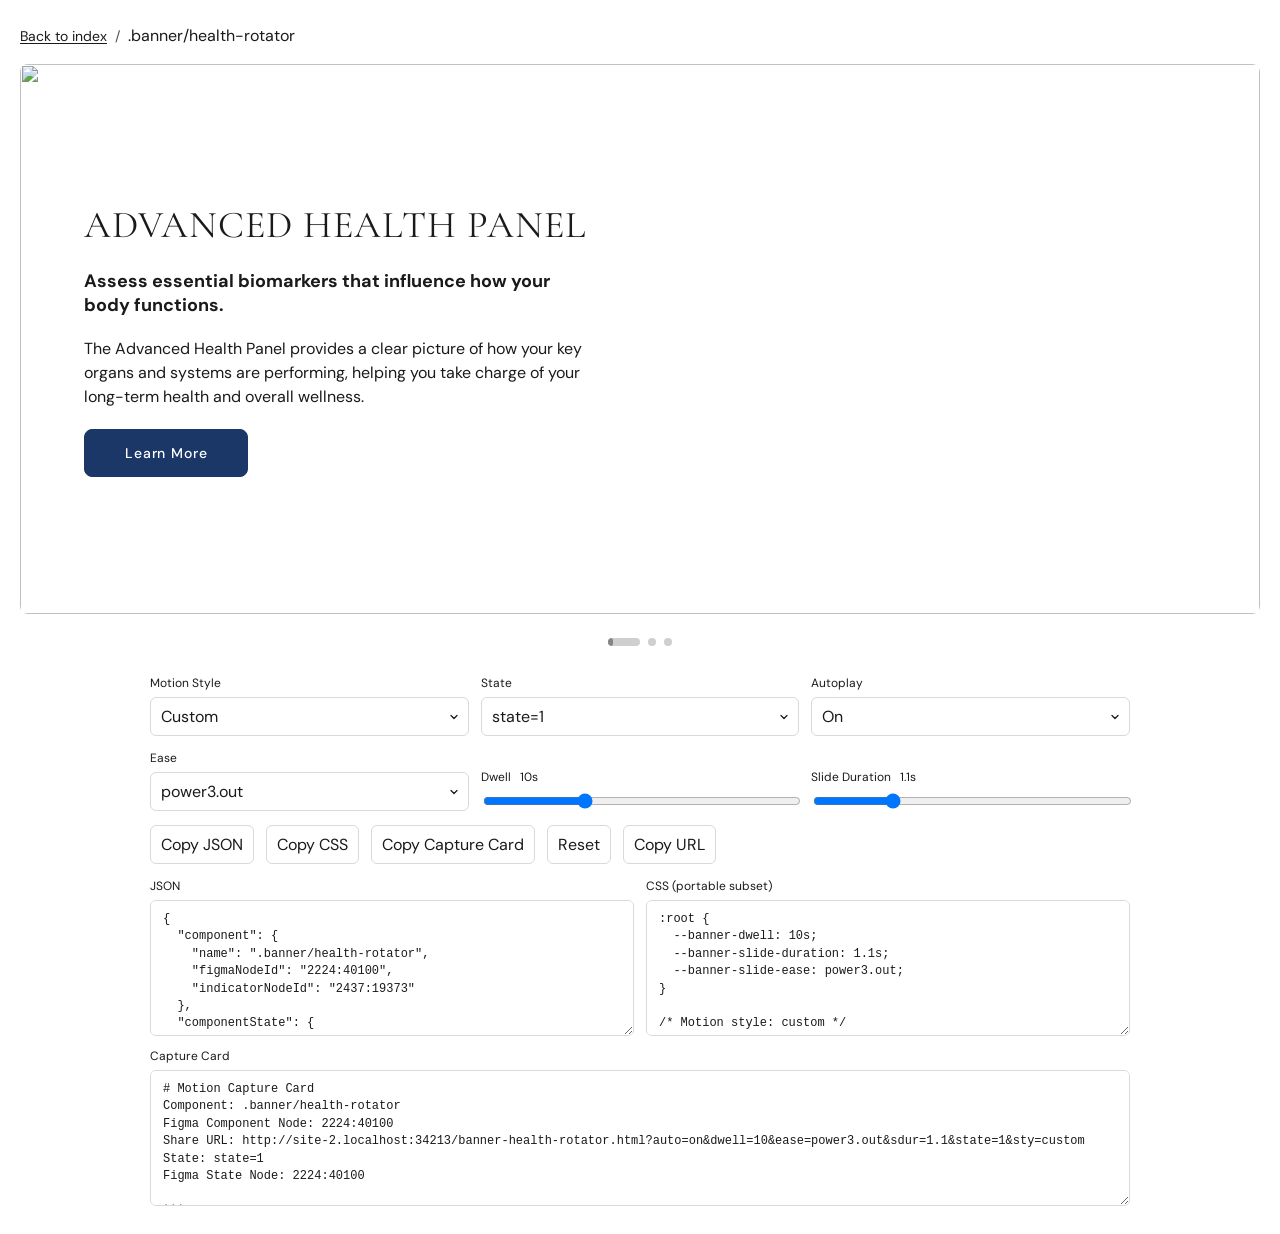
==== banner-health-rotator.html @ b749db89 "Add health rotator banner lab with looping segment indicators" ====
<!doctype html>
<html lang="en">
  <head>
    <meta charset="utf-8" />
    <meta name="viewport" content="width=device-width, initial-scale=1" />
    <title>Motion Lab - .banner/health-rotator</title>
    <link rel="preconnect" href="https://fonts.googleapis.com" />
    <link rel="preconnect" href="https://fonts.gstatic.com" crossorigin />
    <link
      href="https://fonts.googleapis.com/css2?family=DM+Sans:wght@400;500;700&family=Cormorant+Garamond:wght@400&display=swap"
      rel="stylesheet"
    />
    <link rel="stylesheet" href="./styles.css" />
  </head>
  <body>
    <main class="lab">
      <header class="lab-header">
        <a class="lab-header__link" href="./index.html">Back to index</a>
        <span class="lab-header__sep" aria-hidden="true">/</span>
        <p class="lab-header__name">.banner/health-rotator</p>
      </header>

      <section class="preview-pane" aria-label="Component preview">
        <div class="preview-frame">
          <section class="banner-health-rotator" data-component="banner-health-rotator">
            <div class="banner-health-rotator__shell" id="healthBannerShell"></div>
            <ul class="banner-health-rotator__indicators" id="healthBannerIndicators"></ul>
          </section>
        </div>
      </section>

      <section class="controls" aria-label="Motion controls">
        <div class="controls__row">
          <label class="field">
            <span>Motion Style</span>
            <select id="motionStyle">
              <option value="custom">Custom</option>
              <option value="subtle">Subtle</option>
              <option value="balanced">Balanced</option>
              <option value="dramatic">Dramatic + Graceful</option>
            </select>
          </label>
          <label class="field">
            <span>State</span>
            <select id="activeState"></select>
          </label>
          <label class="field">
            <span>Autoplay</span>
            <select id="autoplay">
              <option value="on">On</option>
              <option value="off">Off</option>
            </select>
          </label>
        </div>

        <div class="controls__row">
          <label class="field">
            <span>Ease</span>
            <select id="easeName">
              <option value="power3.out">power3.out</option>
              <option value="power2.out">power2.out</option>
              <option value="power4.out">power4.out</option>
              <option value="sine.out">sine.out</option>
              <option value="expo.out">expo.out</option>
            </select>
          </label>
          <label class="field field--range">
            <span>Dwell <output id="dwellOut">10s</output></span>
            <input id="dwell" type="range" min="1" max="30" step="0.5" value="10" />
          </label>
          <label class="field field--range">
            <span>Slide Duration <output id="slideDurationOut">1.1s</output></span>
            <input id="slideDuration" type="range" min="0.2" max="4" step="0.05" value="1.1" />
          </label>
        </div>

        <div class="controls__row controls__row--actions">
          <button type="button" id="copyJson">Copy JSON</button>
          <button type="button" id="copyCss">Copy CSS</button>
          <button type="button" id="copyCapture">Copy Capture Card</button>
          <button type="button" id="resetSettings">Reset</button>
          <button type="button" id="copyUrl">Copy URL</button>
        </div>

        <div class="exports">
          <label class="field field--code">
            <span>JSON</span>
            <textarea id="jsonExport" readonly></textarea>
          </label>
          <label class="field field--code">
            <span>CSS (portable subset)</span>
            <textarea id="cssExport" readonly></textarea>
          </label>
          <label class="field field--code field--code-full">
            <span>Capture Card</span>
            <textarea id="captureExport" readonly></textarea>
          </label>
        </div>
      </section>
    </main>

    <script src="https://cdn.jsdelivr.net/npm/gsap@3.12.5/dist/gsap.min.js"></script>
    <script type="module" src="./app.js"></script>
  </body>
</html>
---- styles.css ----
:root {
  --text-body: #1a1a1a;
  --pill-border: #cfcfcf;
  --white: #ffffff;
  --space-8: 0.5rem;
  --space-16: 1rem;
  --space-32: 2rem;
  --stack-width: 61.25rem;
  --stack-col-width: 29.625rem;
  --stack-content-width: 24rem;
  --row-line-left: 2rem;
  --row-line-width: 22rem;
  --row-line-thickness: 0.0625rem;
  --row-line-offscreen: 37.5rem;
  --figure-radius: 0.5rem;
  --preview-inline: 1.25rem;
}

*,
*::before,
*::after {
  box-sizing: border-box;
}

html,
body {
  margin: 0;
  padding: 0;
}

body {
  color: var(--text-body);
  font-family: "DM Sans", sans-serif;
  background: #fff;
}

.index {
  max-width: 61.25rem;
  margin: 0 auto;
  padding: 1.5rem 1.25rem 1.75rem;
}

.index__header {
  margin-bottom: 1.125rem;
}

.index__title {
  margin: 0;
  font-size: 1.75rem;
  line-height: 2.25rem;
  font-weight: 700;
}

.index__subtitle {
  margin: 0.25rem 0 0;
  font-size: 1rem;
  line-height: 1.5rem;
}

.index__list {
  display: grid;
  gap: 0.625rem;
}

.index-card {
  display: grid;
  gap: 0.125rem;
  text-decoration: none;
  color: inherit;
  border: 0.0625rem solid #e2e2e2;
  border-radius: 0.5rem;
  padding: 0.75rem 0.875rem;
}

.index-card__name {
  font-size: 1rem;
  line-height: 1.5rem;
  font-weight: 700;
}

.index-card__meta {
  font-size: 0.8125rem;
  line-height: 1.125rem;
  opacity: 0.8;
}

.lab {
  padding: 1.5rem var(--preview-inline) 1.75rem;
}

.lab-header {
  margin: 0 auto 1rem;
  display: flex;
  align-items: center;
  justify-content: flex-start;
  gap: 0.5rem;
}

.lab-header__name {
  margin: 0;
  font-size: 1rem;
  line-height: 1.5rem;
}

.lab-header__link {
  font-size: 0.875rem;
  line-height: 1.25rem;
  color: inherit;
  text-decoration: underline;
  text-underline-offset: 0.125rem;
}

.lab-header__sep {
  font-size: 0.875rem;
  line-height: 1.25rem;
  opacity: 0.75;
}

.preview-pane {
  margin: 0 0 1.5rem;
}

.preview-frame {
  width: 100%;
  overflow: visible;
}

.stack-promo {
  width: var(--stack-width);
  max-width: var(--stack-width);
  margin: 0 auto;
  overflow: hidden;
}

.stack-promo__columns {
  display: grid;
  grid-template-columns: var(--stack-col-width) var(--stack-col-width);
  gap: var(--space-32);
  align-items: center;
}

.stack-promo__section {
  position: relative;
  min-width: 0;
  width: var(--stack-col-width);
}

.stack-promo__list {
  margin: 0;
  padding: 0;
  list-style: none;
  position: relative;
  width: 100%;
  max-width: 100%;
}

.stack-row {
  position: relative;
  margin: 0;
}

.stack-row__button {
  width: 100%;
  border: 0;
  background: transparent;
  color: inherit;
  font: inherit;
  text-align: left;
  padding: var(--space-16) 0;
  display: flex;
  gap: var(--space-8);
  align-items: center;
  cursor: pointer;
}

.stack-row__button:focus-visible {
  outline: 0.125rem solid #1a1a1a;
  outline-offset: 0.125rem;
}

.stack-row__num {
  width: 1.5rem;
  min-width: 1.5rem;
  align-self: stretch;
  display: flex;
  align-items: flex-start;
  font-size: 1.25rem;
  line-height: 1.875rem;
  font-weight: 400;
  letter-spacing: 0;
}

.stack-row__text {
  min-width: 0;
  flex: 1 1 auto;
  display: flex;
  flex-direction: column;
}

.stack-row__title {
  margin: 0;
  display: block;
  font-size: 1.25rem;
  line-height: 1.875rem;
  font-weight: 700;
  letter-spacing: 0;
}

.stack-row__copy {
  margin: 0;
  display: block;
  font-size: 1rem;
  line-height: 1.5rem;
  font-weight: 400;
  letter-spacing: 0;
}

.stack-row__line {
  position: absolute;
  left: var(--row-line-left);
  bottom: 0;
  width: var(--row-line-width);
  height: var(--row-line-thickness);
  background: var(--pill-border);
  pointer-events: none;
  transform: translate3d(calc(-1 * var(--row-line-offscreen)), 0, 0);
  transform-origin: left center;
  will-change: transform;
}

.stack-promo__figure {
  margin: 0;
  height: 26.25rem;
  border-radius: var(--figure-radius);
  overflow: clip;
  background: var(--white);
  position: relative;
}

.stack-promo__image-shell {
  position: absolute;
  inset: 0;
}

.stack-promo.is-free-fade .stack-promo__figure,
.stack-promo.is-free-fade .stack-promo__image-shell {
  overflow: visible;
}

.stack-promo__image-plane {
  position: absolute;
  inset: 0;
  opacity: 0;
  visibility: hidden;
  pointer-events: none;
}

.stack-promo__image-plane.is-active {
  opacity: 1;
  visibility: visible;
}

.stack-promo__image-stage {
  position: absolute;
  top: 0;
  left: 50%;
  width: 672px;
  height: 555.907px;
  transform: translateX(-50%);
}

.stack-promo__image {
  position: absolute;
  max-width: none;
}

.tabs-tests {
  width: 80rem;
  max-width: 80rem;
  margin: 0 auto;
  padding: 1rem 0;
  display: grid;
  grid-template-columns: 1fr 1fr;
  gap: 1rem;
  align-items: start;
}

.tabs-tests__tablist {
  min-width: 0;
  overflow: hidden;
  padding: 0.5rem;
  display: grid;
  gap: 1.25rem;
}

.tabs-tests__list {
  margin: 0;
  padding: 0;
  list-style: none;
  display: grid;
  gap: 1rem;
}

.tabs-tests__item {
  min-height: 2.5rem;
  display: flex;
  align-items: center;
}

.tabs-tests__tab {
  border: 0;
  background: transparent;
  color: #848484;
  text-align: left;
  font-family: "DM Sans", sans-serif;
  font-weight: 400;
  font-size: 1.75rem;
  line-height: 2.125rem;
  letter-spacing: 0;
  padding: 0;
  margin: 0;
  cursor: pointer;
}

.tabs-tests__tab.is-active {
  color: #1a3768;
  font-weight: 700;
  font-size: 2rem;
}

.tabs-tests__tab:focus-visible {
  outline: 0.125rem solid #1a1a1a;
  outline-offset: 0.1875rem;
}

.tabs-tests__list-cta-wrap {
  padding-top: 1.25rem;
}

.tabs-tests__list-cta {
  color: #1a3768;
  border-bottom: 0.1875rem solid #1a3768;
  text-decoration: none;
  display: inline-flex;
  align-items: center;
  justify-content: center;
  padding-bottom: 0.75rem;
  font-size: 0.875rem;
  line-height: 0.875rem;
  letter-spacing: 0.09rem;
  font-weight: 700;
  text-transform: none;
}

.tabs-tests__panel {
  min-width: 0;
  min-height: 32.875rem;
  overflow: hidden;
  display: grid;
  grid-template-columns: minmax(0, 1fr) 14.375rem;
  gap: 1rem;
}

.tabs-tests__hero {
  margin: 0;
  min-width: 0;
  min-height: 0;
  border-radius: 0.5rem;
  background: #f8f8f8;
  overflow: hidden;
  position: relative;
}

.tabs-tests__hero-shell {
  position: absolute;
  inset: 0;
  overflow: hidden;
}

.tabs-tests__side {
  min-width: 0;
  overflow: hidden;
  position: relative;
}

.tabs-tests__side-shell {
  position: relative;
  min-height: 32.875rem;
  overflow: hidden;
}

.tabs-tests.is-free-fade .tabs-tests__panel,
.tabs-tests.is-free-fade .tabs-tests__hero,
.tabs-tests.is-free-fade .tabs-tests__side,
.tabs-tests.is-free-fade .tabs-tests__hero-shell,
.tabs-tests.is-free-fade .tabs-tests__side-shell {
  overflow: visible;
}

.tabs-tests__plane {
  position: absolute;
  inset: 0;
  opacity: 0;
  visibility: hidden;
  pointer-events: none;
  will-change: transform, opacity;
}

.tabs-tests__plane.is-active {
  opacity: 1;
  visibility: visible;
  pointer-events: auto;
}

.tabs-tests__hero-image {
  width: 100%;
  height: 100%;
  object-fit: cover;
  display: block;
}

.tabs-tests__detail {
  display: grid;
  grid-template-rows: auto auto auto 1fr;
  gap: 0.5rem;
  align-content: start;
}

.tabs-tests__detail-thumb-wrap {
  position: relative;
  width: 14.375rem;
  height: 14.375rem;
  border-radius: 0.5rem;
  overflow: hidden;
  margin-bottom: 0.5rem;
}

.tabs-tests__detail-thumb {
  position: absolute;
  top: -4.67%;
  left: -28.21%;
  width: 134.91%;
  height: 116.97%;
  max-width: none;
  display: block;
}

.tabs-tests__detail-title {
  margin: 0;
  color: #1a1a1a;
  font-size: 1.25rem;
  line-height: 1.875rem;
  letter-spacing: 0;
  font-weight: 700;
}

.tabs-tests__detail-copy {
  margin: 0;
  color: #1a1a1a;
  font-size: 0.75rem;
  line-height: 1.125rem;
  letter-spacing: 0;
  font-weight: 400;
}

.tabs-tests__cta {
  justify-self: start;
  align-self: end;
  margin-top: 1rem;
  border: 0.0625rem solid #1a3768;
  background: #1a3768;
  color: #fff;
  border-radius: 0.5rem;
  padding: 1rem 2.5rem;
  min-height: 2.875rem;
  font-size: 0.875rem;
  line-height: 0.875rem;
  letter-spacing: 0.0525rem;
  font-weight: 500;
  font-family: "DM Sans", sans-serif;
}

.gallery-product {
  width: 100%;
  max-width: 100%;
  margin: 0 auto;
  padding-bottom: 3.125rem;
  display: flex;
  flex-direction: column;
  align-items: stretch;
}

.gallery-product__layout {
  display: grid;
  grid-template-columns: minmax(0, 1fr) 26.25rem;
  gap: 1rem;
  height: 43.75rem;
  padding-right: 5rem;
  align-items: center;
  background: #f8f7f5;
}

.gallery-product__left {
  display: flex;
  flex-direction: column;
  justify-content: flex-end;
  min-width: 0;
  min-height: 43.75rem;
  position: relative;
  overflow: visible;
}

.gallery-product__hero {
  margin: 0;
  height: 43.75rem;
  min-width: 0;
  min-height: 0;
  overflow: hidden;
  position: relative;
}

.gallery-product__image-shell {
  position: absolute;
  inset: 0;
  overflow: hidden;
}

.gallery-product.is-free-fade .gallery-product__left,
.gallery-product.is-free-fade .gallery-product__hero,
.gallery-product.is-free-fade .gallery-product__image-shell {
  overflow: visible;
}

.gallery-product__image-plane {
  position: absolute;
  inset: 0;
  opacity: 0;
  visibility: hidden;
  pointer-events: none;
  will-change: transform, opacity;
}

.gallery-product__image-plane.is-active {
  opacity: 1;
  visibility: visible;
}

.gallery-product__image-stage {
  position: absolute;
  top: 0;
  left: 50%;
  width: 1440px;
  height: 700px;
  transform: translateX(-50%);
}

.gallery-product__image {
  position: absolute;
  inset: 0;
  width: 100%;
  height: 100%;
  object-fit: cover;
  display: block;
}

.gallery-product__image--contain {
  object-fit: contain;
}

.gallery-product__thumbs {
  margin: -3.125rem 0 0;
  width: calc(100% - 32.25rem);
  max-width: calc(100% - 32.25rem);
  padding: 1rem;
  list-style: none;
  display: flex;
  align-items: center;
  justify-content: center;
  gap: 1rem;
  position: relative;
  z-index: 2;
  align-self: flex-start;
}

.gallery-product__thumb-item {
  flex: 0 0 auto;
}

.gallery-product__thumb {
  width: 6.25rem;
  height: 6.25rem;
  border: 0.0625rem solid #fff;
  border-radius: 0.25rem;
  overflow: hidden;
  background: transparent;
  cursor: pointer;
  padding: 0;
}

.gallery-product__thumb:focus-visible {
  outline: 0.125rem solid #1a1a1a;
  outline-offset: 0.125rem;
}

.gallery-product__thumb-image {
  width: 6.25rem;
  height: 6.25rem;
  object-fit: cover;
  display: block;
  opacity: 0.5;
  transition: opacity 160ms ease;
}

.gallery-product__thumb.is-active .gallery-product__thumb-image {
  opacity: 1;
}

.gallery-product__thumb:hover .gallery-product__thumb-image {
  opacity: 1;
}

.gallery-product__details {
  box-sizing: border-box;
  width: 100%;
  max-width: 26.25rem;
  padding-top: 5rem;
  align-self: center;
  display: flex;
  flex-direction: column;
  align-items: flex-start;
}

.gallery-product__title {
  margin: 0;
  color: #1a1a1a;
  text-transform: uppercase;
  letter-spacing: 0;
  font-family: "Artifex Hand CF", "Cormorant Garamond", Georgia, serif;
  font-size: 1.5rem;
  line-height: 1.875rem;
  font-weight: 400;
}

.gallery-product__subtitle {
  margin: 0;
  padding-top: 1.25rem;
  color: #1a1a1a;
  font-size: 1rem;
  line-height: 1.5rem;
  letter-spacing: 0;
  font-weight: 700;
}

.gallery-product__body {
  margin: 0;
  padding-top: 1.25rem;
  color: #1a1a1a;
  font-size: 1rem;
  line-height: 1.5rem;
  letter-spacing: 0;
  font-weight: 400;
  max-width: 26.25rem;
}

.gallery-product__price-wrap {
  padding-top: 1rem;
  width: 100%;
}

.gallery-product__price {
  margin: 0;
  color: #1a1a1a;
  font-size: 1rem;
  line-height: 1.5rem;
  letter-spacing: 0;
  font-weight: 400;
}

.gallery-product__cta-wrap {
  padding-top: 2.5rem;
  width: 100%;
}

.gallery-product__cta {
  justify-self: start;
  margin-top: 0;
  border: 0.0625rem solid #1a3768;
  background: #1a3768;
  color: #fff;
  border-radius: 0.5rem;
  padding: 1rem 2.5rem;
  min-height: 2.875rem;
  font-size: 0.875rem;
  line-height: 0.875rem;
  letter-spacing: 0.0525rem;
  font-weight: 500;
  font-family: "DM Sans", sans-serif;
}

.tabs-tests__cta,
.gallery-product__cta {
  transition: background-color 160ms ease, border-color 160ms ease;
}

.tabs-tests__cta:hover,
.gallery-product__cta:hover {
  background: #fff;
  border-color: #fff;
  color: #1a3768;
}

.tabs-tests__cta:focus-visible,
.gallery-product__cta:focus-visible {
  outline: 0.125rem solid #1a1a1a;
  outline-offset: 0.125rem;
}

.gallery-product__note {
  margin: 0;
  padding-top: 0.75rem;
  color: #1a1a1a;
  font-size: 0.75rem;
  line-height: 1.125rem;
  letter-spacing: 0;
  font-weight: 400;
  max-width: 26.25rem;
}

.banner-prescription {
  position: relative;
  width: 100%;
  max-width: 100%;
  min-height: 43.75rem;
  margin: 0 auto;
  padding: 7.5rem 0;
  overflow: hidden;
  display: flex;
  align-items: center;
  justify-content: center;
}

.banner-prescription__bg {
  position: absolute;
  top: -38.93%;
  left: 0.02%;
  width: 99.97%;
  height: 252%;
  max-width: none;
  object-fit: cover;
  pointer-events: none;
}

.banner-prescription__section {
  position: relative;
  width: 100%;
  display: flex;
  flex-direction: column;
  align-items: center;
}

.banner-prescription__title {
  margin: 0;
  max-width: 61.25rem;
  color: #fff;
  text-align: center;
  font-family: "Artifex Hand CF", "Cormorant Garamond", Georgia, serif;
  font-size: 2.375rem;
  font-style: normal;
  font-weight: 400;
  line-height: 3rem;
  letter-spacing: 0.125rem;
}

.banner-prescription__subtitle {
  margin: 0;
  padding-top: 0.375rem;
  max-width: 61.25rem;
  color: #fff;
  text-align: center;
  font-size: 1rem;
  font-style: normal;
  font-weight: 400;
  line-height: 1.5rem;
}

.banner-prescription__rows {
  width: 100%;
  padding: 2.5rem 0;
  display: grid;
  gap: 1rem;
}

.banner-prescription__row {
  width: 100%;
  overflow: hidden;
}

.banner-prescription__track {
  display: flex;
}

.banner-prescription__segment {
  margin: 0;
  padding: 0;
  list-style: none;
  display: flex;
  align-items: center;
  gap: 1rem;
  padding-right: 1rem;
}

.banner-prescription__pill {
  height: 2.8125rem;
  min-height: 2.8125rem;
  padding: 0.25rem 2.5rem;
  display: flex;
  align-items: center;
  justify-content: center;
  border: 0.0625rem solid #fff;
  border-radius: 1.875rem;
  white-space: nowrap;
  color: #fff;
  font-size: 1rem;
  font-style: normal;
  font-weight: 400;
  line-height: 1.5rem;
  text-transform: uppercase;
}

.banner-prescription__cta-wrap {
  width: 100%;
  padding-top: 2.5rem;
  display: flex;
  justify-content: center;
}

.banner-prescription__cta {
  margin: 0;
  border: 0.0625rem solid #1a3768;
  background: #1a3768;
  color: #fff;
  border-radius: 0.5rem;
  padding: 1rem 2.5rem;
  min-height: 2.875rem;
  font-size: 0.875rem;
  line-height: 0.875rem;
  letter-spacing: 0.0525rem;
  font-weight: 500;
  font-family: "DM Sans", sans-serif;
  cursor: pointer;
  transition: background-color 160ms ease, border-color 160ms ease;
}

.banner-prescription__cta:hover {
  background: #fff;
  border-color: #fff;
  color: #1a3768;
}

.banner-prescription__cta:focus-visible {
  outline: 0.125rem solid #1a1a1a;
  outline-offset: 0.125rem;
}

.banner-health-rotator {
  width: 100%;
  max-width: 100%;
  margin: 0 auto;
  display: flex;
  flex-direction: column;
  align-items: center;
}

.banner-health-rotator__shell {
  position: relative;
  width: 100%;
  max-width: 80rem;
  min-height: 34.375rem;
  border-radius: 0.5rem;
  overflow: hidden;
}

.banner-health {
  position: absolute;
  inset: 0;
  opacity: 0;
  visibility: hidden;
  pointer-events: none;
  will-change: transform;
}

.banner-health.is-active {
  opacity: 1;
  visibility: visible;
  pointer-events: auto;
}

.banner-health__bg {
  position: absolute;
  inset: 0;
  width: 100%;
  height: 100%;
  object-fit: cover;
  display: block;
  pointer-events: none;
}

.banner-health__section {
  position: relative;
  width: 100%;
  height: 100%;
  padding: 4rem;
  display: flex;
  align-items: center;
}

.banner-health__content {
  width: 100%;
  max-width: 42.5rem;
}

.banner-health__title {
  margin: 0;
  color: #1a1a1a;
  font-family: "Artifex Hand CF", "Cormorant Garamond", Georgia, serif;
  font-size: 2.375rem;
  font-weight: 400;
  line-height: 3rem;
  letter-spacing: 0.0625rem;
  text-transform: uppercase;
}

.banner-health__subtitle {
  margin: 0;
  padding-top: 1.25rem;
  color: #1a1a1a;
  font-size: 1.125rem;
  line-height: 1.5rem;
  letter-spacing: 0;
  font-weight: 700;
  max-width: 31.25rem;
}

.banner-health__body {
  margin: 0;
  padding-top: 1.25rem;
  color: #1a1a1a;
  font-size: 1rem;
  line-height: 1.5rem;
  letter-spacing: 0;
  font-weight: 400;
  max-width: 31.25rem;
}

.banner-health__cta-wrap {
  padding-top: 1.25rem;
}

.banner-health__cta {
  margin: 0;
  border: 0.0625rem solid #1a3768;
  background: #1a3768;
  color: #fff;
  border-radius: 0.5rem;
  padding: 1rem 2.5rem;
  min-height: 2.875rem;
  font-size: 0.875rem;
  line-height: 0.875rem;
  letter-spacing: 0.0525rem;
  font-weight: 500;
  font-family: "DM Sans", sans-serif;
  cursor: pointer;
  transition: background-color 160ms ease, border-color 160ms ease;
}

.banner-health__cta:hover {
  background: #fff;
  border-color: #fff;
  color: #1a3768;
}

.banner-health__cta:focus-visible {
  outline: 0.125rem solid #1a1a1a;
  outline-offset: 0.125rem;
}

.banner-health-rotator__indicators {
  margin: 1rem 0 0;
  padding: 0;
  list-style: none;
  display: flex;
  align-items: center;
  justify-content: center;
  gap: 0.5rem;
}

.banner-health-rotator__indicator-item {
  flex: 0 0 auto;
}

.banner-health-rotator__indicator {
  --progress: 0%;
  width: 0.5rem;
  height: 0.5rem;
  border: 0;
  border-radius: 6.25rem;
  padding: 0;
  background: #cfcfcf;
  cursor: pointer;
  position: relative;
  overflow: hidden;
}

.banner-health-rotator__indicator.is-active {
  width: 2rem;
  border-radius: 0.5rem;
}

.banner-health-rotator__indicator.is-active::before {
  content: "";
  position: absolute;
  top: 0;
  left: 0;
  width: var(--progress);
  height: 100%;
  border-radius: inherit;
  background: #848484;
}

.banner-health-rotator__indicator:focus-visible {
  outline: 0.125rem solid #1a1a1a;
  outline-offset: 0.125rem;
}

.controls {
  display: grid;
  gap: 0.875rem;
  max-width: 61.25rem;
  margin: 0 auto;
}

.controls__row {
  display: grid;
  gap: 0.75rem;
  grid-template-columns: repeat(3, minmax(0, 1fr));
  align-items: end;
}

.controls__row--actions {
  grid-template-columns: repeat(5, max-content);
  align-items: center;
}

.field {
  display: grid;
  gap: 0.375rem;
  min-width: 0;
}

.field > span {
  font-size: 0.75rem;
  line-height: 1rem;
}

.field output {
  margin-left: 0.375rem;
  font-variant-numeric: tabular-nums;
}

.field select,
.field input,
.controls__row--actions button,
.field textarea {
  font: inherit;
  color: inherit;
}

.field select,
.field input[type="range"],
.field textarea {
  width: 100%;
}

.field select {
  appearance: none;
  -webkit-appearance: none;
  -moz-appearance: none;
  padding-right: 1.875rem;
  background-image: url("data:image/svg+xml,%3Csvg xmlns='http://www.w3.org/2000/svg' width='12' height='12' viewBox='0 0 12 12'%3E%3Cpath d='M3 4.5L6 7.5L9 4.5' stroke='%231A1A1A' stroke-width='1.25' fill='none' stroke-linecap='round' stroke-linejoin='round'/%3E%3C/svg%3E");
  background-repeat: no-repeat;
  background-position: right 0.5rem center;
  background-size: 0.75rem 0.75rem;
}

.field select,
.field textarea,
.field button,
.controls__row--actions button {
  border: 0.0625rem solid #d9d9d9;
  background-color: #fff;
  border-radius: 0.375rem;
}

.field select,
.field button,
.controls__row--actions button {
  padding: 0.5rem 0.625rem;
  min-height: 2.375rem;
}

.field button,
.controls__row--actions button {
  cursor: pointer;
}


.field textarea {
  resize: vertical;
  min-height: 8.5rem;
  padding: 0.625rem 0.75rem;
  font-family: ui-monospace, SFMono-Regular, Menlo, Consolas, monospace;
  font-size: 0.75rem;
  line-height: 1.45;
}

.exports {
  display: grid;
  gap: 0.75rem;
  grid-template-columns: 1fr 1fr;
}

.field--code {
  align-items: stretch;
}

.field--code-full {
  grid-column: 1 / -1;
}

.sr-only {
  position: absolute;
  width: 0.0625rem;
  height: 0.0625rem;
  padding: 0;
  margin: -0.0625rem;
  overflow: hidden;
  clip: rect(0, 0, 0, 0);
  white-space: nowrap;
  border: 0;
}

@media (max-width: 40rem) {
  .lab-header {
    margin-bottom: 0.875rem;
  }

  .controls__row {
    grid-template-columns: 1fr;
  }

  .controls__row--actions {
    grid-template-columns: repeat(2, minmax(0, max-content));
  }

  .exports {
    grid-template-columns: 1fr;
  }
}

@media (prefers-reduced-motion: reduce) {
  .stack-row__button,
  .stack-promo__image-plane,
  .stack-promo__indicator,
  .tabs-tests__plane,
  .gallery-product__image-plane,
  .banner-prescription__track {
    transition: none !important;
    animation: none !important;
  }
}
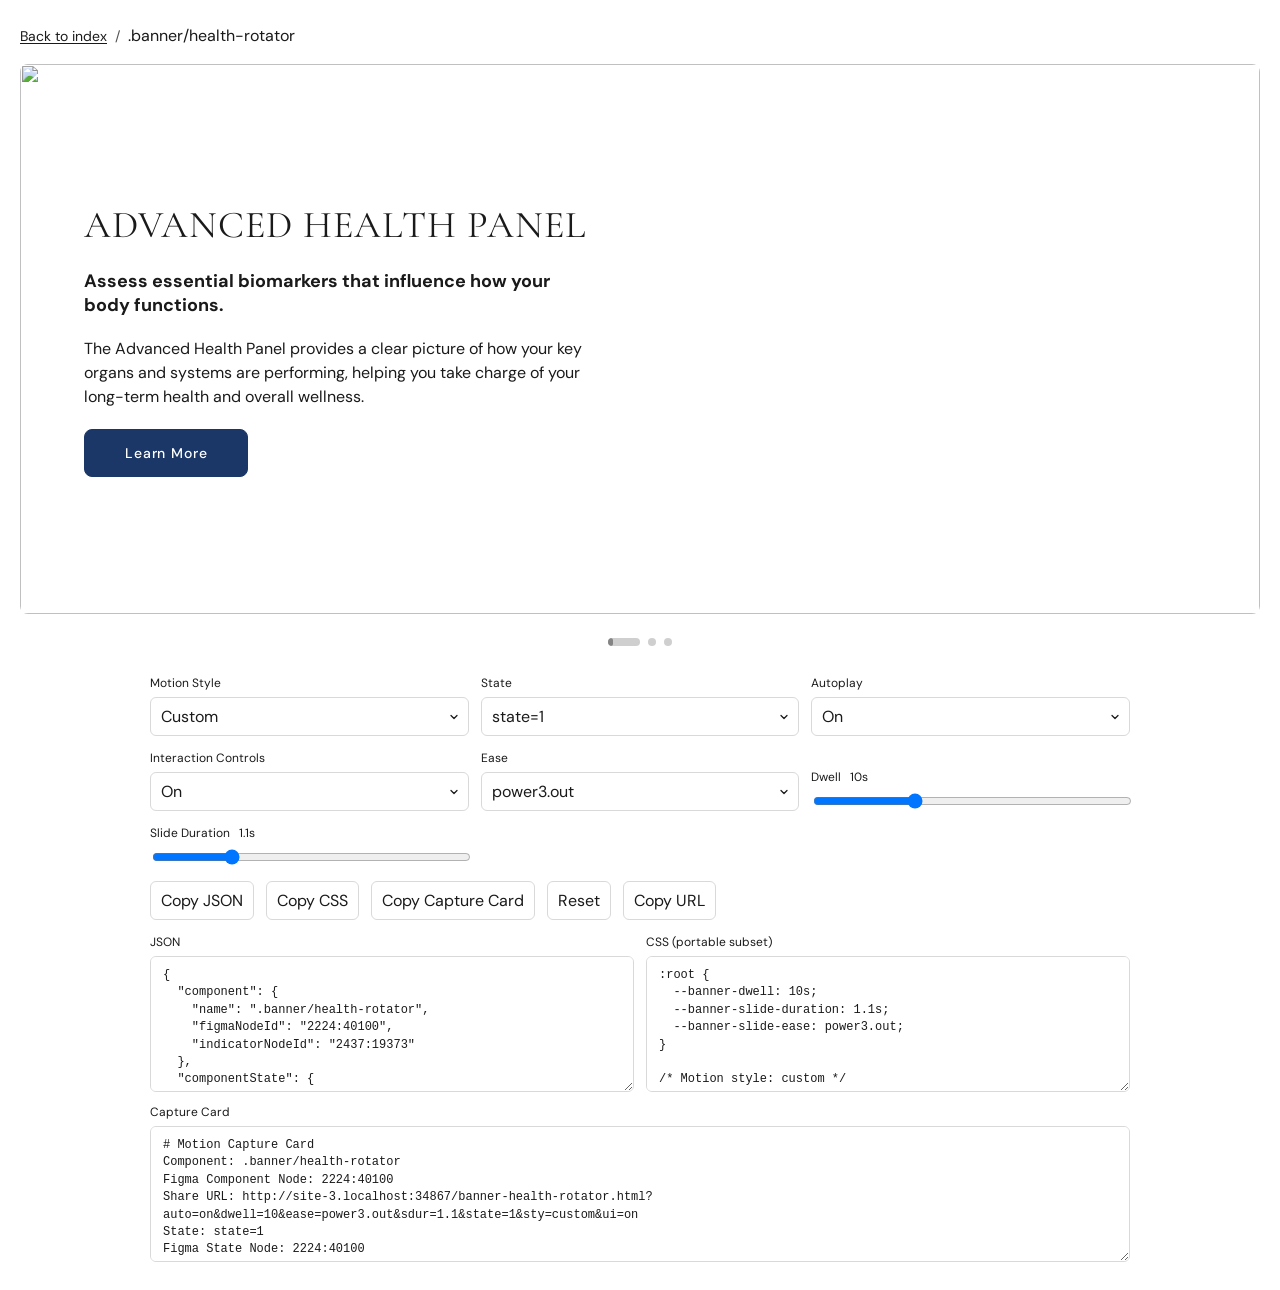
==== commit b0ec9670: "Refine rotator indicator motion and interaction toggle" ====
--- a/banner-health-rotator.html
+++ b/banner-health-rotator.html
@@ -55,6 +55,13 @@
 
         <div class="controls__row">
           <label class="field">
+            <span>Interaction Controls</span>
+            <select id="interactionControls">
+              <option value="on">On</option>
+              <option value="off">Off</option>
+            </select>
+          </label>
+          <label class="field">
             <span>Ease</span>
             <select id="easeName">
               <option value="power3.out">power3.out</option>
@@ -68,10 +75,15 @@
             <span>Dwell <output id="dwellOut">10s</output></span>
             <input id="dwell" type="range" min="1" max="30" step="0.5" value="10" />
           </label>
+        </div>
+
+        <div class="controls__row">
           <label class="field field--range">
             <span>Slide Duration <output id="slideDurationOut">1.1s</output></span>
             <input id="slideDuration" type="range" min="0.2" max="4" step="0.05" value="1.1" />
           </label>
+          <div class="field" aria-hidden="true"></div>
+          <div class="field" aria-hidden="true"></div>
         </div>
 
         <div class="controls__row controls__row--actions">
--- a/styles.css
+++ b/styles.css
@@ -1009,6 +1009,7 @@
   cursor: pointer;
   position: relative;
   overflow: hidden;
+  transition: width 320ms ease, border-radius 320ms ease, background-color 220ms ease;
 }
 
 .banner-health-rotator__indicator.is-active {
@@ -1030,6 +1031,10 @@
 .banner-health-rotator__indicator:focus-visible {
   outline: 0.125rem solid #1a1a1a;
   outline-offset: 0.125rem;
+}
+
+.banner-health-rotator.is-interaction-off .banner-health-rotator__indicator {
+  cursor: default;
 }
 
 .controls {
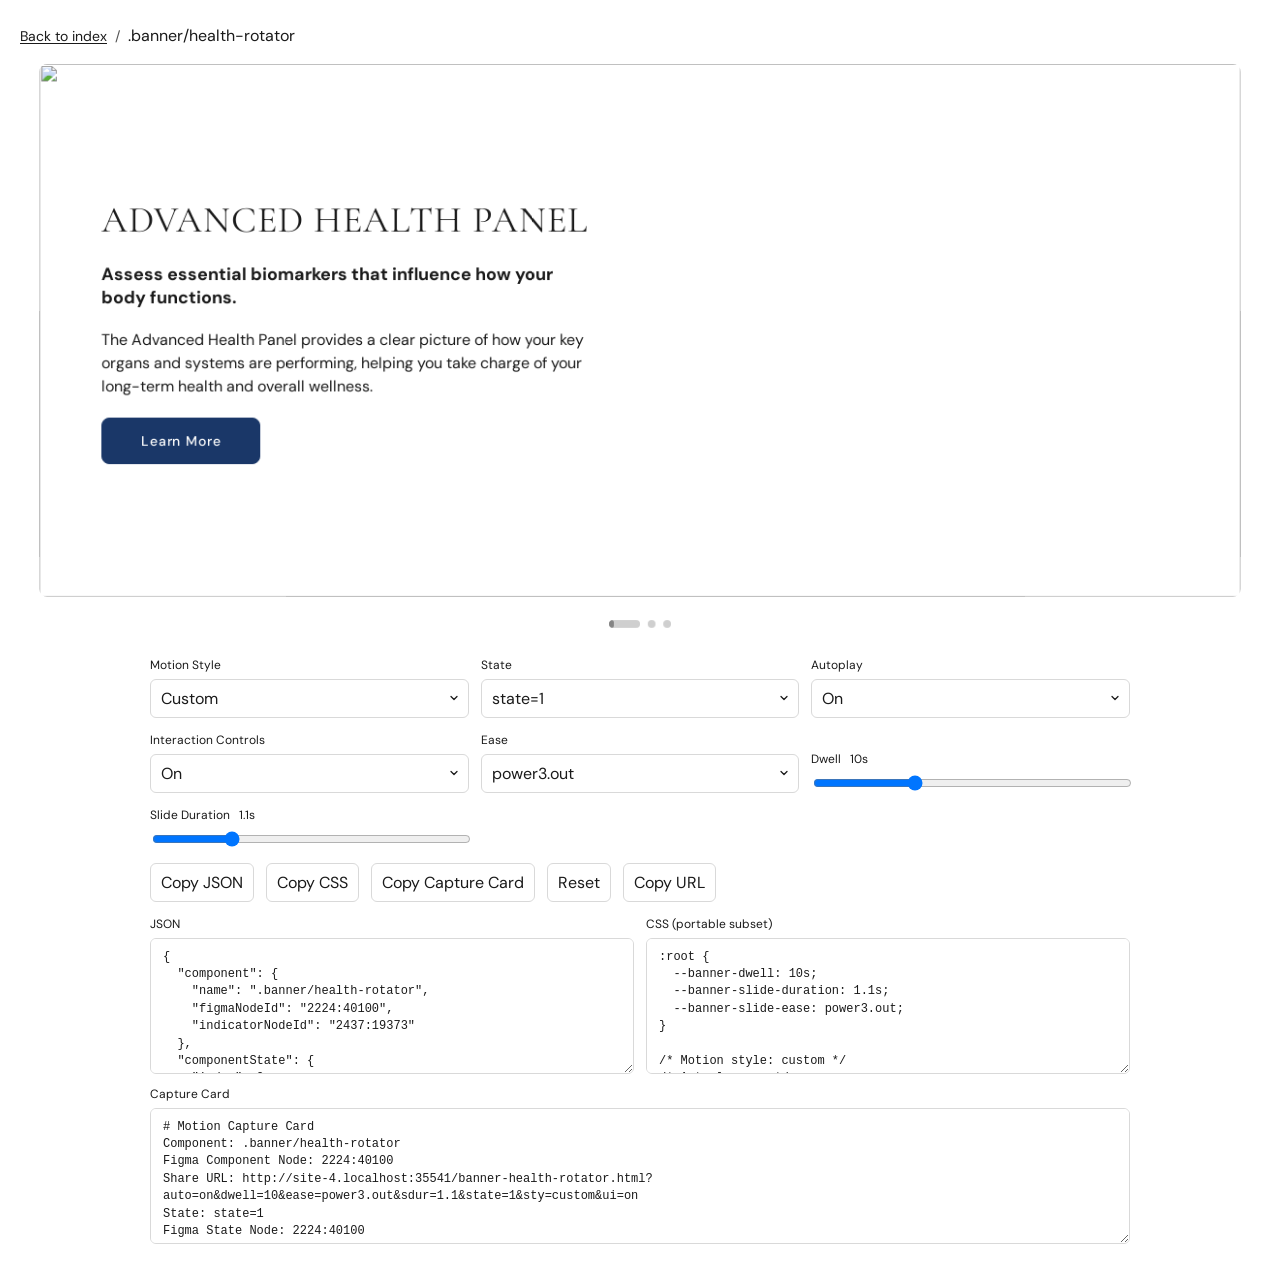
==== commit 7ce00f26: "Fixes and updates Fixed missing image issue; updated viewport settings to help the components fit th" ====
--- a/banner-health-rotator.html
+++ b/banner-health-rotator.html
@@ -21,7 +21,7 @@
       </header>
 
       <section class="preview-pane" aria-label="Component preview">
-        <div class="preview-frame">
+        <div class="preview-frame" data-preview-width="1280">
           <section class="banner-health-rotator" data-component="banner-health-rotator">
             <div class="banner-health-rotator__shell" id="healthBannerShell"></div>
             <ul class="banner-health-rotator__indicators" id="healthBannerIndicators"></ul>
--- a/styles.css
+++ b/styles.css
@@ -125,6 +125,18 @@
   overflow: visible;
 }
 
+.preview-fit {
+  width: 100%;
+  display: flex;
+  justify-content: center;
+  align-items: flex-start;
+}
+
+.preview-fit__scaler {
+  transform-origin: top center;
+  will-change: transform;
+}
+
 .stack-promo {
   width: var(--stack-width);
   max-width: var(--stack-width);
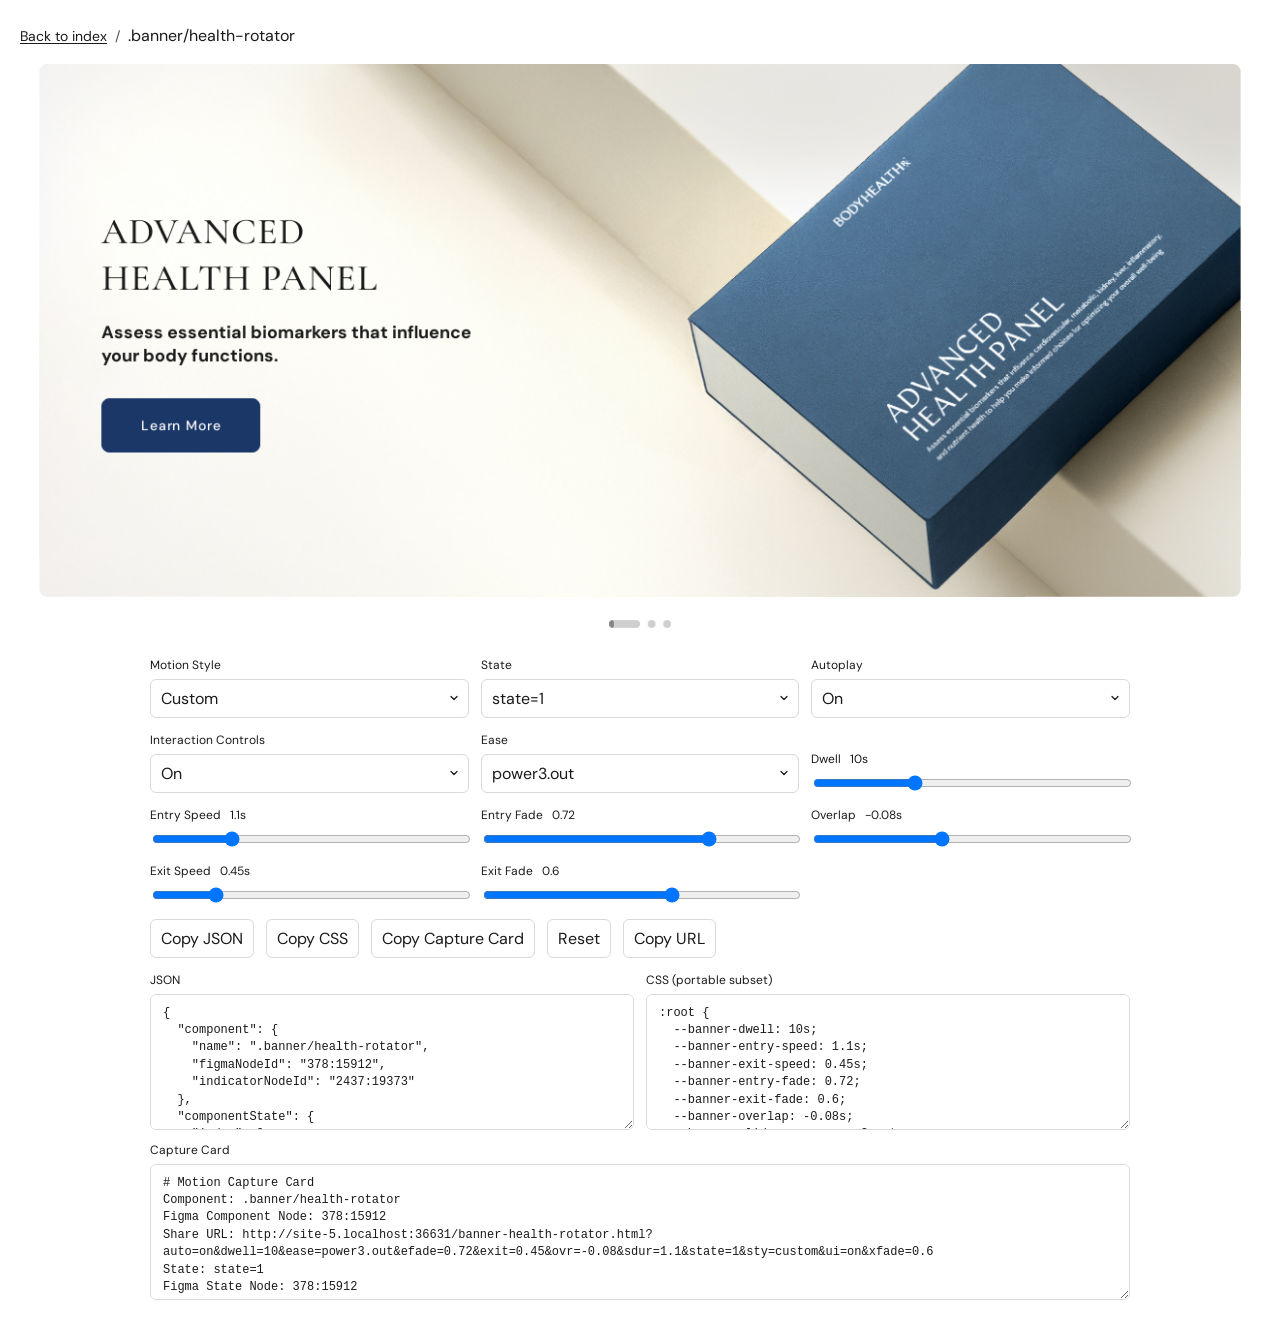
==== commit 83ac007e: "banner/health-rotator update Per review with Keith" ====
--- a/banner-health-rotator.html
+++ b/banner-health-rotator.html
@@ -79,10 +79,28 @@
 
         <div class="controls__row">
           <label class="field field--range">
-            <span>Slide Duration <output id="slideDurationOut">1.1s</output></span>
+            <span>Entry Speed <output id="slideDurationOut">1.1s</output></span>
             <input id="slideDuration" type="range" min="0.2" max="4" step="0.05" value="1.1" />
           </label>
-          <div class="field" aria-hidden="true"></div>
+          <label class="field field--range">
+            <span>Entry Fade <output id="entryFadeOut">0.72</output></span>
+            <input id="entryFade" type="range" min="0" max="1" step="0.01" value="0.72" />
+          </label>
+          <label class="field field--range">
+            <span>Overlap <output id="overlapOut">-0.08s</output></span>
+            <input id="overlap" type="range" min="-0.4" max="0.4" step="0.01" value="-0.08" />
+          </label>
+        </div>
+
+        <div class="controls__row">
+          <label class="field field--range">
+            <span>Exit Speed <output id="exitSpeedOut">0.45s</output></span>
+            <input id="exitSpeed" type="range" min="0.1" max="2" step="0.01" value="0.45" />
+          </label>
+          <label class="field field--range">
+            <span>Exit Fade <output id="exitFadeOut">0.6</output></span>
+            <input id="exitFade" type="range" min="0" max="1" step="0.01" value="0.6" />
+          </label>
           <div class="field" aria-hidden="true"></div>
         </div>
 
--- a/styles.css
+++ b/styles.css
@@ -9,7 +9,7 @@
   --stack-col-width: 29.625rem;
   --stack-content-width: 24rem;
   --row-line-left: 2rem;
-  --row-line-width: 22rem;
+  --row-line-width: 24.375rem;
   --row-line-thickness: 0.0625rem;
   --row-line-offscreen: 37.5rem;
   --figure-radius: 0.5rem;
@@ -214,7 +214,7 @@
   display: block;
   font-size: 1.25rem;
   line-height: 1.875rem;
-  font-weight: 700;
+  font-weight: 400;
   letter-spacing: 0;
 }
 
@@ -366,62 +366,46 @@
 
 .tabs-tests__panel {
   min-width: 0;
-  min-height: 32.875rem;
-  overflow: hidden;
+  min-height: 31.875rem;
+  overflow: hidden;
+  position: relative;
+}
+
+.tabs-tests.is-free-fade .tabs-tests__panel {
+  overflow: visible;
+}
+
+.tabs-tests__track {
+  display: flex;
+  gap: 1rem;
+  will-change: transform;
+}
+
+.tabs-tests__panel-unit {
+  min-width: 100%;
+  width: 100%;
+  flex: 0 0 100%;
   display: grid;
   grid-template-columns: minmax(0, 1fr) 14.375rem;
   gap: 1rem;
+  min-height: 31.875rem;
+  align-items: start;
+  will-change: transform, opacity;
+}
+
+.tabs-tests__panel-unit.is-active {
+  pointer-events: auto;
 }
 
 .tabs-tests__hero {
   margin: 0;
   min-width: 0;
   min-height: 0;
+  height: 31.875rem;
   border-radius: 0.5rem;
   background: #f8f8f8;
   overflow: hidden;
   position: relative;
-}
-
-.tabs-tests__hero-shell {
-  position: absolute;
-  inset: 0;
-  overflow: hidden;
-}
-
-.tabs-tests__side {
-  min-width: 0;
-  overflow: hidden;
-  position: relative;
-}
-
-.tabs-tests__side-shell {
-  position: relative;
-  min-height: 32.875rem;
-  overflow: hidden;
-}
-
-.tabs-tests.is-free-fade .tabs-tests__panel,
-.tabs-tests.is-free-fade .tabs-tests__hero,
-.tabs-tests.is-free-fade .tabs-tests__side,
-.tabs-tests.is-free-fade .tabs-tests__hero-shell,
-.tabs-tests.is-free-fade .tabs-tests__side-shell {
-  overflow: visible;
-}
-
-.tabs-tests__plane {
-  position: absolute;
-  inset: 0;
-  opacity: 0;
-  visibility: hidden;
-  pointer-events: none;
-  will-change: transform, opacity;
-}
-
-.tabs-tests__plane.is-active {
-  opacity: 1;
-  visibility: visible;
-  pointer-events: auto;
 }
 
 .tabs-tests__hero-image {
@@ -436,6 +420,7 @@
   grid-template-rows: auto auto auto 1fr;
   gap: 0.5rem;
   align-content: start;
+  min-height: 31.875rem;
 }
 
 .tabs-tests__detail-thumb-wrap {
@@ -479,17 +464,159 @@
   justify-self: start;
   align-self: end;
   margin-top: 1rem;
-  border: 0.0625rem solid #1a3768;
-  background: #1a3768;
-  color: #fff;
+}
+
+.tabs-tests-mobile {
+  width: 24.875rem;
+  max-width: 24.875rem;
+  margin: 0 auto;
+  padding-top: 2rem;
+  display: grid;
+  gap: 1rem;
+  align-items: start;
+}
+
+.tabs-tests-mobile__carousel {
+  overflow: hidden;
+}
+
+.tabs-tests-mobile__viewport {
+  width: 100%;
+  overflow: hidden;
+  touch-action: pan-y;
+  user-select: none;
+}
+
+.tabs-tests-mobile__track {
+  display: flex;
+  gap: 1rem;
+  will-change: transform;
+}
+
+.tabs-tests-mobile__panel {
+  width: 20rem;
+  min-width: 20rem;
+  flex: 0 0 20rem;
+}
+
+.tabs-tests-mobile__panel-inner {
+  display: grid;
+  gap: 1.25rem;
+  align-content: start;
+  will-change: transform, opacity;
+}
+
+.tabs-tests-mobile__figure {
+  margin: 0;
+  width: 20rem;
+  height: 15rem;
+  overflow: hidden;
   border-radius: 0.5rem;
-  padding: 1rem 2.5rem;
-  min-height: 2.875rem;
-  font-size: 0.875rem;
-  line-height: 0.875rem;
-  letter-spacing: 0.0525rem;
-  font-weight: 500;
+  background: #f8f7f5;
+}
+
+.tabs-tests-mobile__image {
+  display: block;
+  width: 100%;
+  height: 100%;
+  object-fit: cover;
+}
+
+.tabs-tests-mobile__section {
+  display: grid;
+  gap: 0.75rem;
+  padding: 0 1rem;
+  align-content: start;
+}
+
+.tabs-tests-mobile__title {
+  margin: 0;
+  width: 18rem;
+  color: #1a1a1a;
+  font-size: 1.125rem;
+  line-height: 1.5rem;
+  font-weight: 700;
+  letter-spacing: 0;
+}
+
+.tabs-tests-mobile__copy {
+  margin: 0;
+  width: 18rem;
+  color: #1a1a1a;
+  font-weight: 400;
+  letter-spacing: 0;
+}
+
+.tabs-tests-mobile__cta-wrap {
+  padding-top: 0.75rem;
+}
+
+.tabs-tests-mobile__tablist {
+  display: grid;
+  gap: 0;
+  padding: 0 1rem;
+}
+
+.tabs-tests-mobile__list {
+  margin: 0;
+  padding: 0;
+  list-style: none;
+  display: grid;
+  gap: 0.75rem;
+}
+
+.tabs-tests-mobile__item {
+  display: flex;
+  align-items: center;
+}
+
+.tabs-tests-mobile__tab {
+  border: 0;
+  background: transparent;
+  color: #848484;
+  text-align: left;
   font-family: "DM Sans", sans-serif;
+  font-weight: 400;
+  font-size: 1rem;
+  line-height: 1.5rem;
+  letter-spacing: 0;
+  padding: 0;
+  margin: 0;
+  cursor: pointer;
+  transition:
+    color 220ms ease,
+    font-size 220ms ease,
+    transform 220ms ease;
+}
+
+.tabs-tests-mobile__tab.is-active {
+  color: #1a3768;
+  font-weight: 700;
+  font-size: 1.25rem;
+  transform: translateX(0);
+}
+
+.tabs-tests-mobile__tab:focus-visible {
+  outline: 0.125rem solid #1a1a1a;
+  outline-offset: 0.1875rem;
+}
+
+.tabs-tests-mobile__shop-wrap {
+  padding-top: 1.25rem;
+}
+
+.tabs-tests-mobile__shop-link {
+  display: inline-flex;
+  align-items: center;
+  justify-content: center;
+  color: #1a3768;
+  text-decoration: none;
+  border-bottom: 0.1875rem solid #1a3768;
+  padding-bottom: 0.75rem;
+  font-size: 0.625rem;
+  line-height: 1rem;
+  letter-spacing: 0;
+  font-weight: 700;
 }
 
 .gallery-product {
@@ -696,35 +823,6 @@
 .gallery-product__cta {
   justify-self: start;
   margin-top: 0;
-  border: 0.0625rem solid #1a3768;
-  background: #1a3768;
-  color: #fff;
-  border-radius: 0.5rem;
-  padding: 1rem 2.5rem;
-  min-height: 2.875rem;
-  font-size: 0.875rem;
-  line-height: 0.875rem;
-  letter-spacing: 0.0525rem;
-  font-weight: 500;
-  font-family: "DM Sans", sans-serif;
-}
-
-.tabs-tests__cta,
-.gallery-product__cta {
-  transition: background-color 160ms ease, border-color 160ms ease;
-}
-
-.tabs-tests__cta:hover,
-.gallery-product__cta:hover {
-  background: #fff;
-  border-color: #fff;
-  color: #1a3768;
-}
-
-.tabs-tests__cta:focus-visible,
-.gallery-product__cta:focus-visible {
-  outline: 0.125rem solid #1a1a1a;
-  outline-offset: 0.125rem;
 }
 
 .gallery-product__note {
@@ -762,12 +860,20 @@
   pointer-events: none;
 }
 
+.banner-prescription__overlay {
+  position: absolute;
+  inset: 0;
+  background: rgba(0, 0, 0, 0.25);
+  pointer-events: none;
+}
+
 .banner-prescription__section {
   position: relative;
   width: 100%;
   display: flex;
   flex-direction: column;
   align-items: center;
+  gap: 1.25rem;
 }
 
 .banner-prescription__title {
@@ -778,14 +884,13 @@
   font-family: "Artifex Hand CF", "Cormorant Garamond", Georgia, serif;
   font-size: 2.375rem;
   font-style: normal;
-  font-weight: 400;
+  font-weight: 700;
   line-height: 3rem;
   letter-spacing: 0.125rem;
 }
 
 .banner-prescription__subtitle {
   margin: 0;
-  padding-top: 0.375rem;
   max-width: 61.25rem;
   color: #fff;
   text-align: center;
@@ -797,7 +902,8 @@
 
 .banner-prescription__rows {
   width: 100%;
-  padding: 2.5rem 0;
+  padding-top: 2rem;
+  padding-bottom: 0;
   display: grid;
   gap: 1rem;
 }
@@ -824,7 +930,7 @@
 .banner-prescription__pill {
   height: 2.8125rem;
   min-height: 2.8125rem;
-  padding: 0.25rem 2.5rem;
+  padding: 1rem 2.5rem;
   display: flex;
   align-items: center;
   justify-content: center;
@@ -832,166 +938,175 @@
   border-radius: 1.875rem;
   white-space: nowrap;
   color: #fff;
-  font-size: 1rem;
+  font-size: 0.75rem;
   font-style: normal;
   font-weight: 400;
+  line-height: 0.75rem;
+  text-transform: uppercase;
+}
+
+.banner-prescription__cta-wrap {
+  width: 100%;
+  padding-top: 2rem;
+  display: flex;
+  justify-content: center;
+}
+
+.banner-prescription__cta {
+  margin: 0;
+}
+
+.banner-health-rotator {
+  width: 100%;
+  max-width: 100%;
+  margin: 0 auto;
+  display: flex;
+  flex-direction: column;
+  align-items: center;
+}
+
+.banner-health-rotator__shell {
+  position: relative;
+  width: 100%;
+  max-width: 80rem;
+  min-height: 34.375rem;
+  border-radius: 0.5rem;
+  overflow: hidden;
+}
+
+.banner-health {
+  position: absolute;
+  inset: 0;
+  opacity: 0;
+  visibility: hidden;
+  pointer-events: none;
+  will-change: transform, opacity;
+}
+
+.banner-health.is-active {
+  opacity: 1;
+  visibility: visible;
+  pointer-events: auto;
+}
+
+.banner-health__bg {
+  position: absolute;
+  inset: 0;
+  width: 100%;
+  height: 100%;
+  object-fit: cover;
+  display: block;
+  pointer-events: none;
+}
+
+.banner-health__section {
+  position: relative;
+  width: 100%;
+  height: 100%;
+  padding: 4rem;
+  display: flex;
+  align-items: center;
+}
+
+.banner-health__content {
+  width: 100%;
+  max-width: 42.5rem;
+  display: flex;
+  flex-direction: column;
+  align-items: flex-start;
+  gap: 1.25rem;
+}
+
+.banner-health__title {
+  margin: 0;
+  color: #1a1a1a;
+  font-family: "Artifex Hand CF", "Cormorant Garamond", Georgia, serif;
+  font-size: 2.375rem;
+  font-weight: 500;
+  line-height: 3rem;
+  letter-spacing: 0.0625rem;
+  text-transform: uppercase;
+  white-space: normal;
+}
+
+.banner-health__subtitle {
+  margin: 0;
+  color: #1a1a1a;
+  font-size: 1.125rem;
   line-height: 1.5rem;
-  text-transform: uppercase;
-}
-
-.banner-prescription__cta-wrap {
-  width: 100%;
-  padding-top: 2.5rem;
-  display: flex;
+  letter-spacing: 0;
+  font-weight: 700;
+  max-width: 31.25rem;
+}
+
+.banner-health__cta-wrap {
+  padding-top: 0.75rem;
+}
+
+.banner-health__cta {
+  margin: 0;
+}
+
+:is(
+  .tabs-tests__cta,
+  .gallery-product__cta,
+  .banner-prescription__cta,
+  .banner-health__cta,
+  .tabs-tests-mobile__cta
+) {
+  display: inline-flex;
+  align-items: center;
   justify-content: center;
-}
-
-.banner-prescription__cta {
-  margin: 0;
   border: 0.0625rem solid #1a3768;
   background: #1a3768;
   color: #fff;
   border-radius: 0.5rem;
-  padding: 1rem 2.5rem;
-  min-height: 2.875rem;
+  font-family: "DM Sans", sans-serif;
+  font-weight: 500;
+  letter-spacing: 0.0525rem;
+  cursor: pointer;
+  transition:
+    background-color 160ms ease,
+    border-color 160ms ease,
+    color 160ms ease;
+}
+
+:is(
+  .tabs-tests__cta,
+  .gallery-product__cta,
+  .banner-prescription__cta,
+  .banner-health__cta
+) {
+  padding: 1.25rem 2.5rem;
   font-size: 0.875rem;
   line-height: 0.875rem;
-  letter-spacing: 0.0525rem;
-  font-weight: 500;
-  font-family: "DM Sans", sans-serif;
-  cursor: pointer;
-  transition: background-color 160ms ease, border-color 160ms ease;
-}
-
-.banner-prescription__cta:hover {
+}
+
+.tabs-tests-mobile__cta {
+  padding: 0.8125rem 2.5rem;
+  font-size: 0.75rem;
+  line-height: 0.75rem;
+}
+
+:is(
+  .tabs-tests__cta,
+  .gallery-product__cta,
+  .banner-prescription__cta,
+  .banner-health__cta,
+  .tabs-tests-mobile__cta
+):hover {
   background: #fff;
   border-color: #fff;
   color: #1a3768;
 }
 
-.banner-prescription__cta:focus-visible {
-  outline: 0.125rem solid #1a1a1a;
-  outline-offset: 0.125rem;
-}
-
-.banner-health-rotator {
-  width: 100%;
-  max-width: 100%;
-  margin: 0 auto;
-  display: flex;
-  flex-direction: column;
-  align-items: center;
-}
-
-.banner-health-rotator__shell {
-  position: relative;
-  width: 100%;
-  max-width: 80rem;
-  min-height: 34.375rem;
-  border-radius: 0.5rem;
-  overflow: hidden;
-}
-
-.banner-health {
-  position: absolute;
-  inset: 0;
-  opacity: 0;
-  visibility: hidden;
-  pointer-events: none;
-  will-change: transform;
-}
-
-.banner-health.is-active {
-  opacity: 1;
-  visibility: visible;
-  pointer-events: auto;
-}
-
-.banner-health__bg {
-  position: absolute;
-  inset: 0;
-  width: 100%;
-  height: 100%;
-  object-fit: cover;
-  display: block;
-  pointer-events: none;
-}
-
-.banner-health__section {
-  position: relative;
-  width: 100%;
-  height: 100%;
-  padding: 4rem;
-  display: flex;
-  align-items: center;
-}
-
-.banner-health__content {
-  width: 100%;
-  max-width: 42.5rem;
-}
-
-.banner-health__title {
-  margin: 0;
-  color: #1a1a1a;
-  font-family: "Artifex Hand CF", "Cormorant Garamond", Georgia, serif;
-  font-size: 2.375rem;
-  font-weight: 400;
-  line-height: 3rem;
-  letter-spacing: 0.0625rem;
-  text-transform: uppercase;
-}
-
-.banner-health__subtitle {
-  margin: 0;
-  padding-top: 1.25rem;
-  color: #1a1a1a;
-  font-size: 1.125rem;
-  line-height: 1.5rem;
-  letter-spacing: 0;
-  font-weight: 700;
-  max-width: 31.25rem;
-}
-
-.banner-health__body {
-  margin: 0;
-  padding-top: 1.25rem;
-  color: #1a1a1a;
-  font-size: 1rem;
-  line-height: 1.5rem;
-  letter-spacing: 0;
-  font-weight: 400;
-  max-width: 31.25rem;
-}
-
-.banner-health__cta-wrap {
-  padding-top: 1.25rem;
-}
-
-.banner-health__cta {
-  margin: 0;
-  border: 0.0625rem solid #1a3768;
-  background: #1a3768;
-  color: #fff;
-  border-radius: 0.5rem;
-  padding: 1rem 2.5rem;
-  min-height: 2.875rem;
-  font-size: 0.875rem;
-  line-height: 0.875rem;
-  letter-spacing: 0.0525rem;
-  font-weight: 500;
-  font-family: "DM Sans", sans-serif;
-  cursor: pointer;
-  transition: background-color 160ms ease, border-color 160ms ease;
-}
-
-.banner-health__cta:hover {
-  background: #fff;
-  border-color: #fff;
-  color: #1a3768;
-}
-
-.banner-health__cta:focus-visible {
+:is(
+  .tabs-tests__cta,
+  .gallery-product__cta,
+  .banner-prescription__cta,
+  .banner-health__cta,
+  .tabs-tests-mobile__cta
+):focus-visible {
   outline: 0.125rem solid #1a1a1a;
   outline-offset: 0.125rem;
 }
@@ -1188,7 +1303,8 @@
   .stack-row__button,
   .stack-promo__image-plane,
   .stack-promo__indicator,
-  .tabs-tests__plane,
+  .tabs-tests__track,
+  .tabs-tests__panel-unit,
   .gallery-product__image-plane,
   .banner-prescription__track {
     transition: none !important;
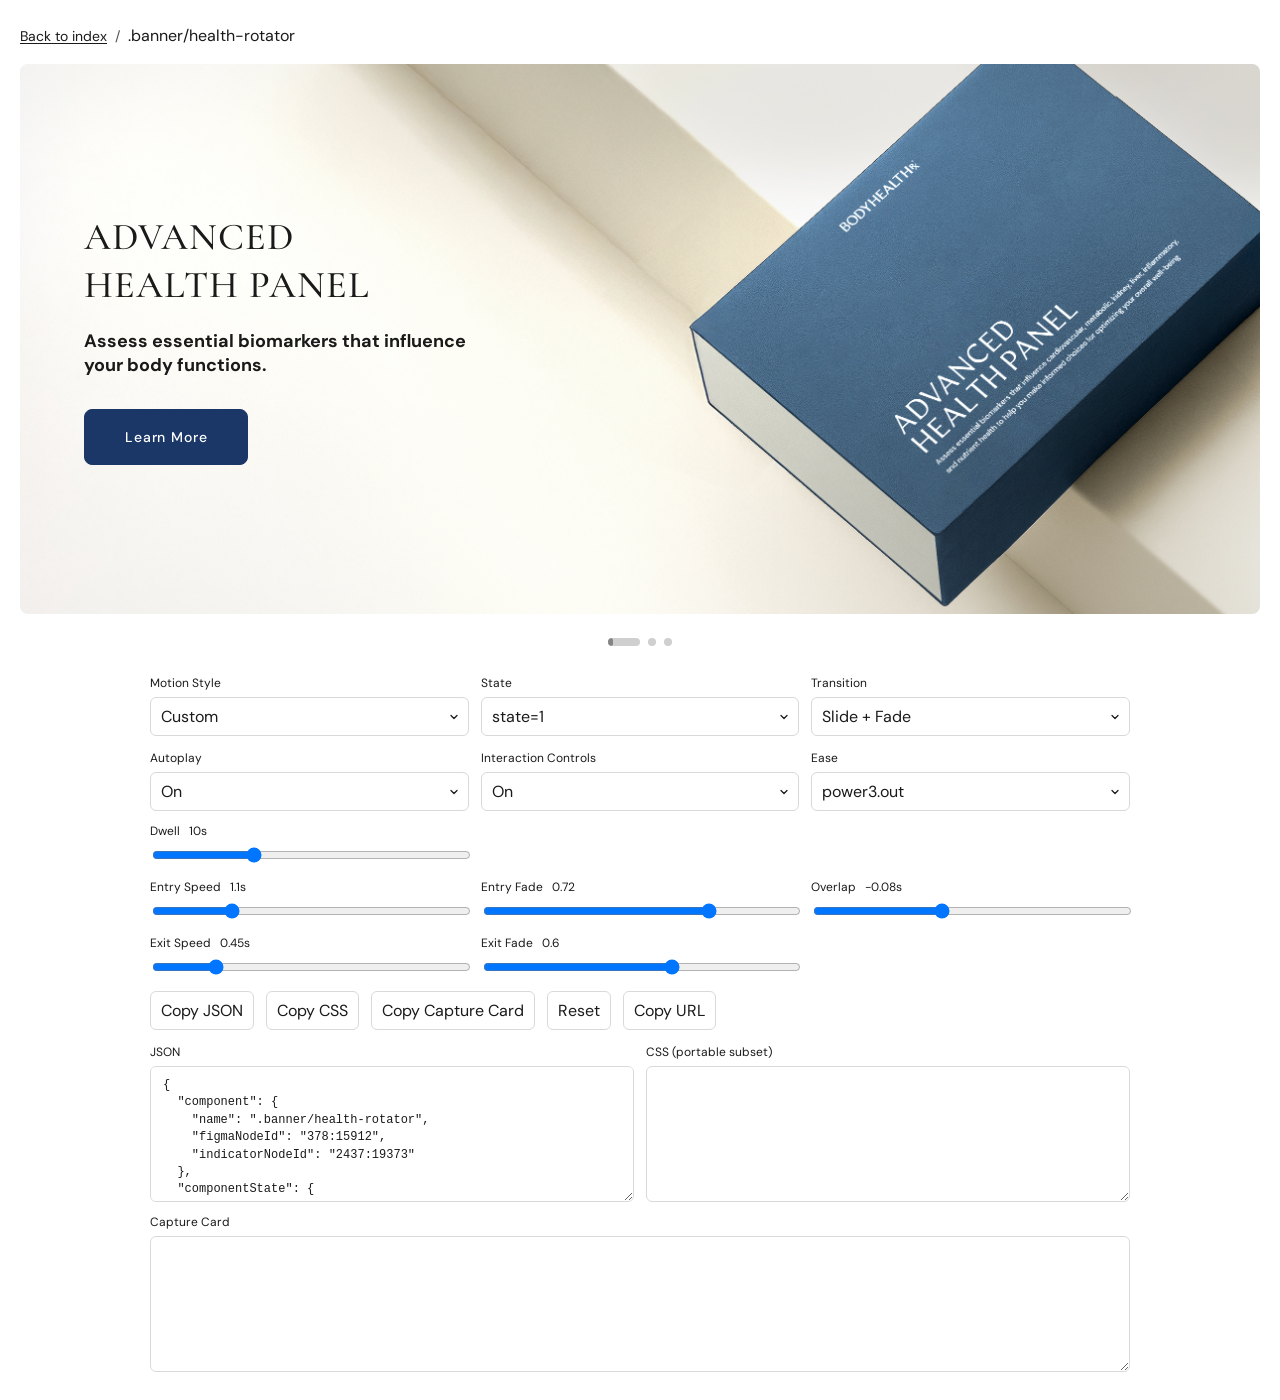
==== commit 68841ac6: "banner/health-rotator transition Added a transition input with pre-defined transitions (to mirror ot" ====
--- a/banner-health-rotator.html
+++ b/banner-health-rotator.html
@@ -45,15 +45,23 @@
             <select id="activeState"></select>
           </label>
           <label class="field">
+            <span>Transition</span>
+            <select id="transitionType">
+              <option value="slide-fade">Slide + Fade</option>
+              <option value="crossfade">Crossfade</option>
+              <option value="swap">Swap (No Motion)</option>
+            </select>
+          </label>
+        </div>
+
+        <div class="controls__row">
+          <label class="field">
             <span>Autoplay</span>
             <select id="autoplay">
               <option value="on">On</option>
               <option value="off">Off</option>
             </select>
           </label>
-        </div>
-
-        <div class="controls__row">
           <label class="field">
             <span>Interaction Controls</span>
             <select id="interactionControls">
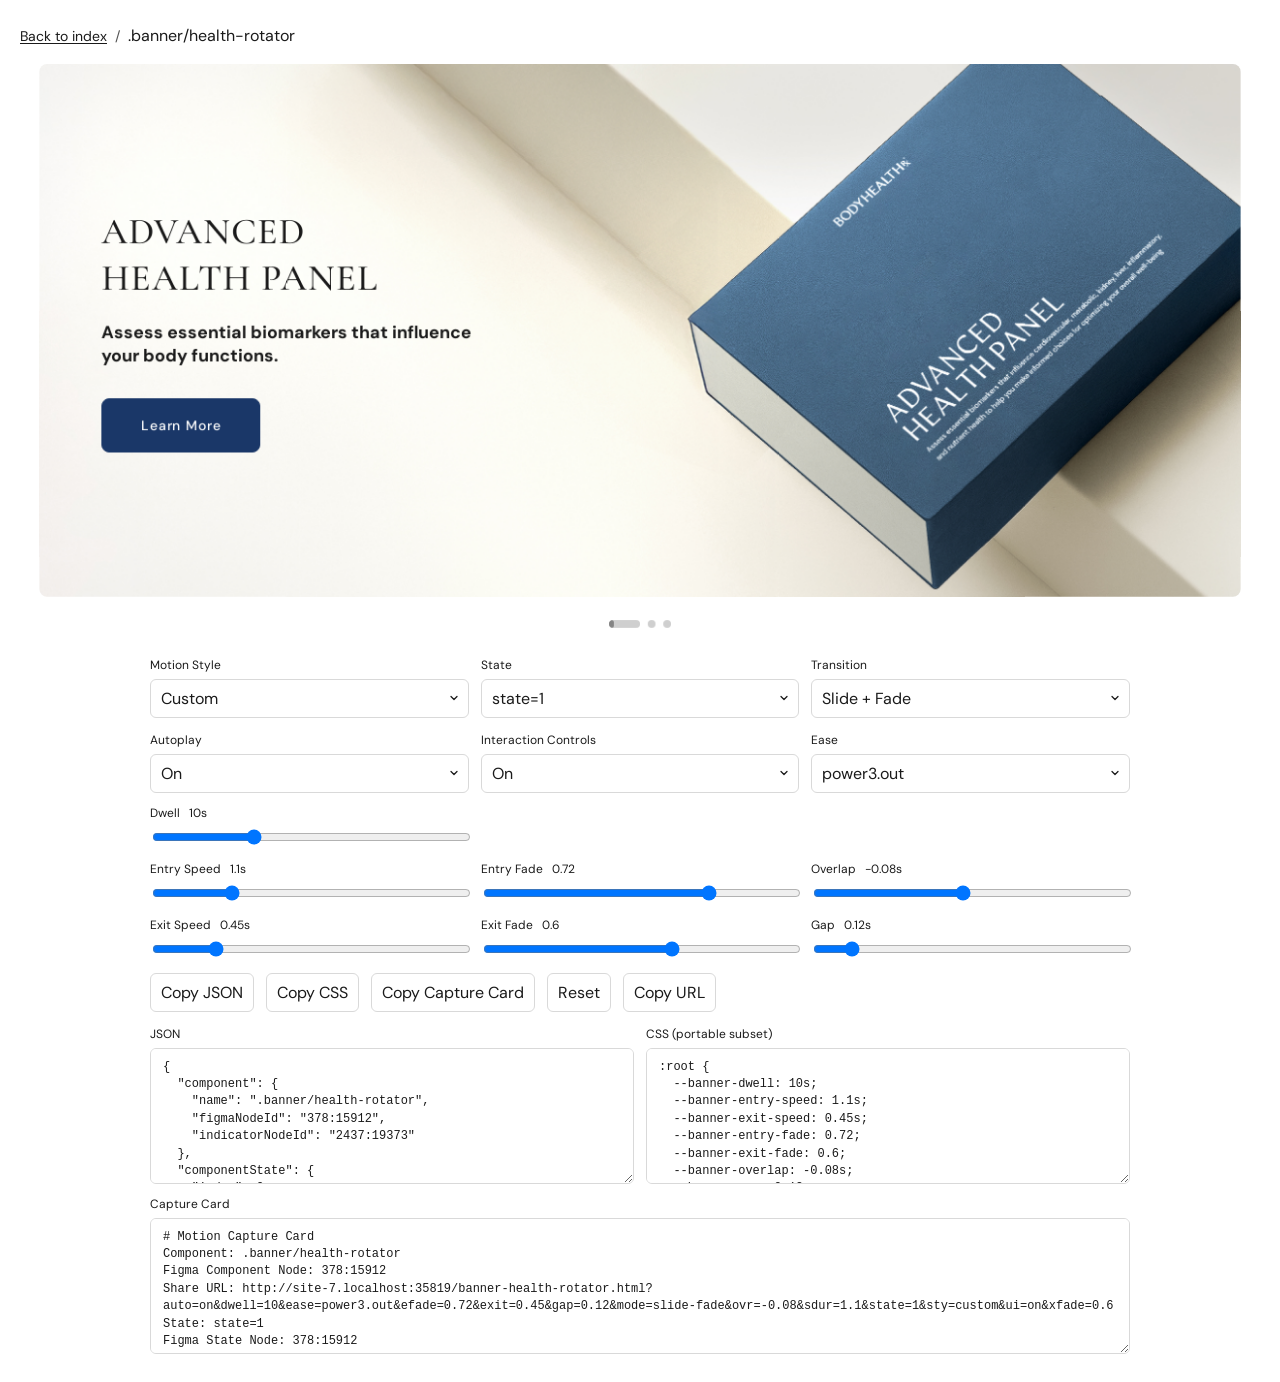
==== commit c7cf9f0b: "Updated controls and transitions Based on creative feedback" ====
--- a/banner-health-rotator.html
+++ b/banner-health-rotator.html
@@ -96,7 +96,7 @@
           </label>
           <label class="field field--range">
             <span>Overlap <output id="overlapOut">-0.08s</output></span>
-            <input id="overlap" type="range" min="-0.4" max="0.4" step="0.01" value="-0.08" />
+            <input id="overlap" type="range" min="-1.2" max="1.2" step="0.01" value="-0.08" />
           </label>
         </div>
 
@@ -109,7 +109,10 @@
             <span>Exit Fade <output id="exitFadeOut">0.6</output></span>
             <input id="exitFade" type="range" min="0" max="1" step="0.01" value="0.6" />
           </label>
-          <div class="field" aria-hidden="true"></div>
+          <label class="field field--range">
+            <span>Gap <output id="handoffGapOut">0.12s</output></span>
+            <input id="handoffGap" type="range" min="0" max="1.2" step="0.01" value="0.12" />
+          </label>
         </div>
 
         <div class="controls__row controls__row--actions">
--- a/styles.css
+++ b/styles.css
@@ -371,8 +371,12 @@
   position: relative;
 }
 
-.tabs-tests.is-free-fade .tabs-tests__panel {
-  overflow: visible;
+.tabs-tests__transition-stage {
+  position: absolute;
+  inset: 0;
+  overflow: hidden;
+  pointer-events: none;
+  z-index: 4;
 }
 
 .tabs-tests__track {
@@ -390,11 +394,19 @@
   gap: 1rem;
   min-height: 31.875rem;
   align-items: start;
+  opacity: 0;
+  pointer-events: none;
   will-change: transform, opacity;
 }
 
 .tabs-tests__panel-unit.is-active {
+  opacity: 1;
   pointer-events: auto;
+}
+
+.tabs-tests__transition-clone {
+  position: absolute;
+  inset: 0;
 }
 
 .tabs-tests__hero {
@@ -485,6 +497,15 @@
   overflow: hidden;
   touch-action: pan-y;
   user-select: none;
+  position: relative;
+}
+
+.tabs-tests-mobile__transition-stage {
+  position: absolute;
+  inset: 0;
+  overflow: hidden;
+  pointer-events: none;
+  z-index: 4;
 }
 
 .tabs-tests-mobile__track {
@@ -497,6 +518,13 @@
   width: 20rem;
   min-width: 20rem;
   flex: 0 0 20rem;
+  opacity: 0;
+  pointer-events: none;
+}
+
+.tabs-tests-mobile__panel.is-active {
+  opacity: 1;
+  pointer-events: auto;
 }
 
 .tabs-tests-mobile__panel-inner {
@@ -504,6 +532,11 @@
   gap: 1.25rem;
   align-content: start;
   will-change: transform, opacity;
+}
+
+.tabs-tests-mobile__transition-clone {
+  position: absolute;
+  inset: 0;
 }
 
 .tabs-tests-mobile__figure {
@@ -609,14 +642,16 @@
   display: inline-flex;
   align-items: center;
   justify-content: center;
+  font-family: "DM Sans", sans-serif;
   color: #1a3768;
   text-decoration: none;
   border-bottom: 0.1875rem solid #1a3768;
   padding-bottom: 0.75rem;
-  font-size: 0.625rem;
-  line-height: 1rem;
-  letter-spacing: 0;
+  font-size: 0.75rem;
+  line-height: 0.75rem;
+  letter-spacing: 0.09rem;
   font-weight: 700;
+  text-align: center;
 }
 
 .gallery-product {
